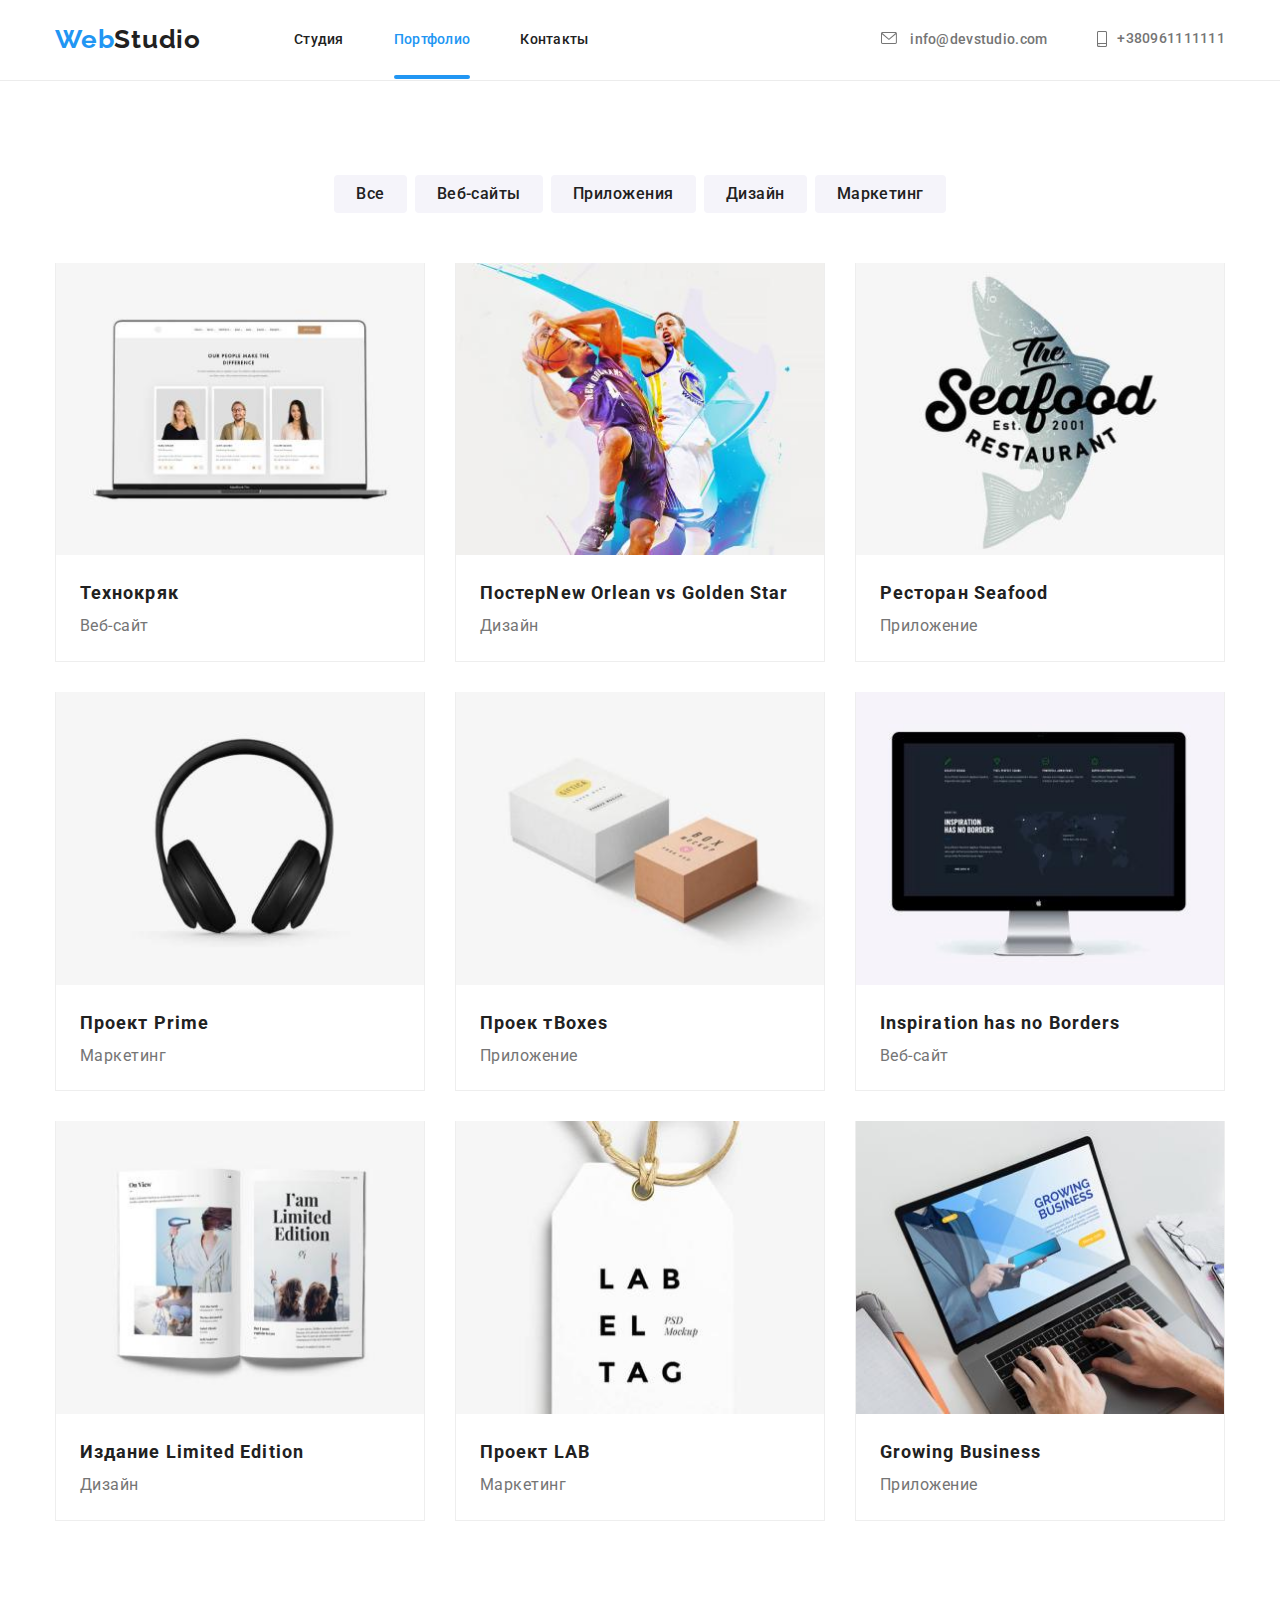
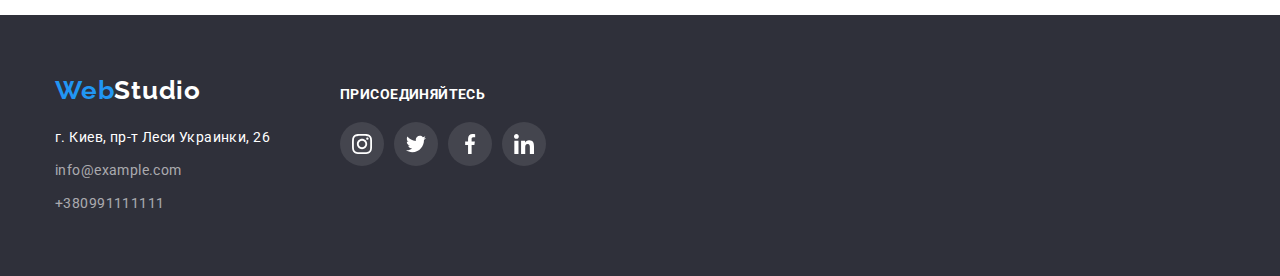
==== portfolio.html @ 3406e9d6 "Перенос файлов" ====
<!DOCTYPE html>
<html lang="ru">

<head>
    <meta charset="UTF-8">
    <meta http-equiv="X-UA-Compatible" content="IE=edge">
    <meta name="viewport" content="width=device-width, initial-scale=1.0">
    <title>Document</title>
    <link rel="preconnect" href="https://fonts.googleapis.com"/>
    <link rel="preconnect" href="https://fonts.gstatic.com" crossorigin />
    <link href="https://fonts.googleapis.com/css2?family=Roboto:wght@400;500;700;900&family=Raleway:wght@700&display=swap"
      rel="stylesheet"/>
      <link rel="stylesheet" href="./css/modern-normalize.css">
    <link rel="stylesheet" href="./css/styles.css">
</head>
<body>
    <!--Header-->
    <header class="page-header">
        <div class="conteiner header-conteiner ">
            <nav class="section-nav">
                <a class="logo header-logo" lang="en" href="index.html">Web<span class="logo-dark">Studio</span></a>
                <ul class="menu-nav-list">
                    <li class="menu-nav-item"> <a class="menu-nav" href="index.html">Студия</a></li>
                    <li class="menu-nav-item"><a class="menu-nav current" href="portfolio.html">Портфолио</a></li>
                    <li class="menu-nav-item"><a class="menu-nav" href="">Контакты</a></li>
                </ul>
            </nav>
            <ul class="header-contacts">
                <li class="header-mail-item">
                    <a class="header-mail" lang="en" href="mailto:info@devstudio.com">
                        <svg class="contact-icon" width="16" height="12">
                            <use href="./images/icons.svg#icon-mail"></use>
                        </svg>
                        info@devstudio.com</a>
                </li>
                <li class="header-tel-item">
                    <a class="header-tel" href="tel:+380961111111">
                        <svg class="contact-icon" width="10" height="16">
                            <use href="./images/icons.svg#icon-smartphone"></use>
                        </svg>
                        +380961111111</a>
                </li>
            </ul>
        </div>
    </header>
    <main>
        <section class="section">
            <div class="conteiner">
            <h1 class="visually-hidden">Проекты</h1>
             <ul class="filters-list">
                <li class="filter-item"><button class="filter-btn" type="button">Все</button></li>
                <li class="filter-item"><button class="filter-btn" type="button">Веб-сайты</button></li>
                <li class="filter-item"><button class="filter-btn" type="button">Приложения</button></li>
                <li class="filter-item"><button class="filter-btn" type="button">Дизайн</button></li>
                <li class="filter-item"><button class="filter-btn" type="button">Маркетинг</button></li>
             </ul>
            <ul class="project-list">           
                <li class="project-item">
                    <a href=""class="project-link">
                    <div class="overlay">
                    <img src="./images/Технокряк.jpg" width="370" alt="Технокряк">
                    <p class="card-text"> Технокряк это современная площадка распространения коронавируса. Компании используют эту платформу 
                        для цифрового шпионажа и атак на защищённые сервера конкурентов.
                    </p>
                    </div>
                    <div class="project-title-text-discription"> 
                    <h2 class="project-title">Технокряк</h2>
                    <p class="project-text">Веб-сайт</p>
                    </div>
                    </a>            
                </li>             
                <li class="project-item">
                    <a href="" class="project-link">
                    <div class="overlay">
                    <img src="./images/Постер-New-Orlean-vs-Golden-Star.jpg" width="370" alt="Постер New Orlean vs Golden Star">
                    <p class="card-text"> Технокряк это современная площадка распространения коронавируса. Компании используют эту платформу
                        для цифрового шпионажа и атак на защищённые сервера конкурентов.
                    </p>
                    </div>
                    <div class="project-title-text-discription">  
                    <h2 class="project-title">Постер<span lang="en">New Orlean vs Golden Star</span></h2>
                    <p class="project-text">Дизайн</p>
                    </div>
                    </a>               
                </li>
                <li class="project-item">
                    <a href="" class="project-link">
                    <div class="overlay">
                    <img src="./images/Ресторан-Seafood.jpg" width="370" alt="Ресторан Seafood">
                    <p class="card-text"> Технокряк это современная площадка распространения коронавируса. Компании используют эту платформу
                        для цифрового шпионажа и атак на защищённые сервера конкурентов.
                    </p>
                    </div>
                    <div class="project-title-text-discription">  
                    <h2 class="project-title">Ресторан <span lang="en">Seafood</span></h2>
                    <p class="project-text">Приложение</p>
                    </div>
                    </a>               
                </li>
                <li class="project-item">
                    <a href="" class="project-link">
                    <div class="overlay">
                    <img src="./images/Проект-Prime.jpg" width="370" alt="Проект Prime">
                    <p class="card-text"> Технокряк это современная площадка распространения коронавируса. Компании используют эту платформу
                        для цифрового шпионажа и атак на защищённые сервера конкурентов.
                    </p>
                    </div>
                    <div class="project-title-text-discription">  
                    <h2 class="project-title">Проект <span lang="en">Prime</span></h2>
                    <p class="project-text">Маркетинг</p>
                </div>
                    </a>               
                </li>
                <li class="project-item">
                    <a href="" class="project-link">
                    <div class="overlay">
                    <img src="./images/Проект-Boxes.jpg" width="370" alt="Проект Boxes">
                    <p class="card-text"> Технокряк это современная площадка распространения коронавируса. Компании используют эту платформу
                        для цифрового шпионажа и атак на защищённые сервера конкурентов.
                    </p>
                    </div>
                    <div class="project-title-text-discription">  
                    <h2 class="project-title">Проек т<span lang="en">Boxes</span></h2>
                    <p class="project-text">Приложение</p>
                    </div>
                    </a>              
                </li>
                <li class="project-item">
                    <a href="" class="project-link">
                    <div class="overlay">
                    <img src="./images/Inspiration-has-no-Borders.jpg" width="370" alt="Inspiration has no Borders">
                    <p class="card-text"> Технокряк это современная площадка распространения коронавируса. Компании используют эту платформу
                        для цифрового шпионажа и атак на защищённые сервера конкурентов.
                    </p>
                    </div>
                    <div class="project-title-text-discription">  
                    <h3 class="project-title">Inspiration has no Borders</h3>
                    <p class="project-text">Веб-сайт</p>
                    </div>
                    </a>              
                </li>
                <li class="project-item">
                    <a href="" class="project-link">
                    <div class="overlay">
                        <img src="./images/Издание-Limited-Edition.jpg" width="370" alt="Издание Limited Edition">
                        <p class="card-text"> Технокряк это современная площадка распространения коронавируса. Компании используют эту платформу
                        для цифрового шпионажа и атак на защищённые сервера конкурентов.
                        </p>
                    </div>
                    <div class="project-title-text-discription">  
                        <h2 class="project-title">Издание <span lang="en">Limited Edition</span></h2>
                        <p class="project-text">Дизайн</p>
                    </div>
                    </a>              
                </li>
                <li class="project-item">
                    <a href="" class="project-link">
                    <div class="overlay">
                        <img src="./images/Проект-LAB.jpg" width="370" alt="Проект LAB">
                        <p class="card-text"> Технокряк это современная площадка распространения коронавируса. Компании используют эту платформу
                        для цифрового шпионажа и атак на защищённые сервера конкурентов.
                        </p>
                    </div>
                    <div class="project-title-text-discription">  
                        <h2 class="project-title">Проект <span lang="en">LAB</span></h2>
                        <p class="project-text">Маркетинг</p>
                    </div>
                    </a>
                </li>
                <li class="project-item">
                    <a href="" class="project-link">
                    <div class="overlay">
                        <img src="./images/Growing-Business.jpg" width="370" alt="Growing Business">
                        <p class="card-text"> Технокряк это современная площадка распространения коронавируса. Компании используют эту платформу
                        для цифрового шпионажа и атак на защищённые сервера конкурентов.
                        </p>
                    </div>
                    <div class="project-title-text-discription">  
                        <h2 class="project-title">Growing Business</h2>
                        <p class="project-text">Приложение</p>
                    </div>
                    </a>
                </li>
            </ul>
            </div>
        </section>
    </main>
<footer>
    <!--footer-->
    <section class="footer-section">
        <div class="conteiner main-footer-conteiner">
            <div class="contacts-info">
                <a class="logo" lang="en" href="">Web<span class="logo-white">Studio</span></a>
                <address class="address-section">
                    <ul class="list">
                        <li class="address-item">г. Киев, пр-т Леси Украинки, 26</li>
                        <li><a class="footer-mail" lang="en" href="mailto:info@example.com"> info@example.com</a>
                        </li>
                        <li><a class="footer-tel" href="tel:+380991111111">+380991111111</a></li>
                    </ul>
                </address>
            </div>
            <div class="footer-social">
                <h2 class="footer-title">присоединяйтесь</h2>
                <ul class="footer-social-list">
                    <li class="footer-social-item">
                        <a href="" class="footer-link">
                            <svg class="footer-icon" width="20" height="20">
                                <use href="./images/icons.svg#icon-instagram-footer"></use>
                            </svg>
                        </a>
                    </li>
                    <li class="footer-social-item">
                        <a href="" class="footer-link">
                            <svg class="footer-icon" width="20" height="20">
                                <use href="./images/icons.svg#icon-twitter-footer"></use>
                            </svg>
                        </a>
                    </li>
                    <li class="footer-social-item">
                        <a href="" class="footer-link">
                            <svg class="footer-icon" width="20" height="20">
                                <use href="./images/icons.svg#icon-facebok-footer"></use>
                            </svg>
                        </a>
                    </li>
                    <li class="footer-social-item">
                        <a href="" class="footer-link">
                            <svg class="footer-icon" width="20" height="20">
                                <use href="./images/icons.svg#icon-linkedin-footer"></use>
                            </svg>
                        </a>
                    </li>
                </ul>
            </div>
        </div>
    </section>
</footer>
</body>
</html>
---- css/styles.css ----
:root {
  --main-color: #212121;
  --primary-text-color: #757575;
  --secondary-text-color: #ffffff;
  --hover-foces-color: #2196f3;
}
p,
h1,
h2,
h3,
h4,
h5,
h6 {
  margin: 0;
}
ul {
  margin: 0;
  padding: 0;
  list-style: none;
}
img {
  display: block;
  max-width: 100%;
  height: auto;
}

body {
  font-family: 'Roboto', sans-serif;
  color: var(--main-color);
}
.conteiner {
  width: 1200px;
  padding-left: 15px;
  padding-right: 15px;
  margin: 0 auto;
}
.visually-hidden {
  position: absolute;
  white-space: nowrap;
  width: 1px;
  height: 1px;
  overflow: hidden;
  border: 0;
  padding: 0;
  clip: rect(0 0 0 0);
  clip-path: inset(50%);
  margin: -1px;
}
a {
  text-decoration: none;
}

/*----header----*/
.page-header {
  padding-top: 24px;
  padding-bottom: 25px;
  border-bottom: 1px solid #ececec;
}
.header-conteiner {
  display: flex;
  align-items: center;
}
.logo {
  font-family: Raleway;
  font-weight: 700;
  font-size: 26px;
  line-height: 1.19;
  letter-spacing: 0.03em;
  color: var(--hover-foces-color);
}
.logo-dark {
  color: var(--main-color);
}
.logo-white {
  color: var(--secondary-text-color);
}
.section-nav {
  display: flex;
  align-items: center;
  border-bottom: var(--main-color);
}
.menu-nav-list {
  display: flex;
}
.header-contacts {
  display: flex;
  margin-left: auto;
}
.menu-nav-list .menu-nav-item:first-child {
  margin-left: 0;
}
.menu-nav-item {
  margin-left: 50px;
}
.header-logo {
  margin-right: 93px;
}
.menu-nav {
  font-weight: 500;
  font-size: 14px;
  line-height: 1.14;
  letter-spacing: 0.02em;
  color: var(--main-color);
  text-decoration: none;
  position: relative;
  transition: color 250ms cubic-bezier(0.4, 0, 0.2, 1);
}
.menu-nav.current {
  color: var(--hover-foces-color);
}
.menu-nav.current:after {
  position: absolute;
  content: '';
  display: block;
  width: 100%;
  height: 4px;
  border-radius: 2px;
  background-color: var(--hover-foces-color);
  bottom: -32px;
}
.menu-nav-item :hover,
.menu-nav-item :focus {
  color: var(--hover-foces-color);
}

.header-mail {
  font-weight: 500;
  font-size: 14px;
  line-height: 1.14;
  letter-spacing: 0.02em;
  color: var(--primary-text-color);
  transition: color 250ms cubic-bezier(0.4, 0, 0.2, 1);
}
.header-mail-item {
  margin-right: 50px;
}
.header-mail-item :hover,
.header-mail-item :focus {
  color: var(--hover-foces-color);
}
.header-tel {
  font-weight: 500;
  font-size: 14px;
  line-height: 1.14;
  letter-spacing: 0.02em;
  color: var(--primary-text-color);
  display: flex;
  align-items: center;
  transition: color 250ms cubic-bezier(0.4, 0, 0.2, 1);
}
.header-tel-item :hover,
.header-tel-item :focus {
  color: var(--hover-foces-color);
}
.header-contacts {
  display: flex;
  justify-content: center;
  align-items: center;
}
.contact-icon {
  margin-right: 10px;
  fill: var(--primary-text-color);
  transition: fill 250ms cubic-bezier(0.4, 0, 0.2, 1);
}
.header-tel-item :hover .contact-icon,
.header-tel-item :focus .contact-icon {
  fill: var(--hover-foces-color);
}
.header-mail-item :hover .contact-icon,
.header-mail-item :focus .contact-icon {
  fill: var(--hover-foces-color);
}

/*----index-html----*/
.section {
  padding-top: 94px;
  padding-bottom: 94px;
}

/*----heading-section----*/
.heading-section {
  padding: 200px 0;
  background-color: #2f303a;
  background-image: linear-gradient(
      rgba(47, 48, 58, 0.4),
      rgba(47, 48, 58, 0.4)
    ),
    url(../images/hero.jpg);
  background-repeat: no-repeat;
  background-size: cover;
  background-position: center;
  max-width: 1600px;
  margin-left: auto;
  margin-right: auto;
}

.heading-conteiner {
  text-align: center;
}
.heading {
  font-weight: 900;
  font-size: 44px;
  line-height: 1.36;
  text-align: center;
  letter-spacing: 0.06em;
  text-transform: uppercase;
  color: var(--secondary-text-color);
  margin-bottom: 30px;
  width: 696px;
  margin-right: auto;
  margin-left: auto;
}
.btn {
  min-width: 200px;
  height: 50px;
  cursor: pointer;
  font-size: 16px;
  line-height: 1.87;
  letter-spacing: 0.06em;
  color: var(--secondary-text-color);
  background: #2196f3;
  box-shadow: 0px 4px 4px rgba(0, 0, 0, 0.15);
  border-radius: 4px;
  border: transparent;
}

/*----feature-section----*/
.feature-list {
  display: flex;
}
.feature-list .feature-item {
  width: calc((100% - 90px) / 4);
  margin-right: 30px;
}
.feature-list .feature-item:nth-child(4n) {
  margin-right: 0px;
}
.subtitle {
  font-size: 14px;
  line-height: 1.14;
  letter-spacing: 0.03em;
  text-transform: uppercase;
  color: var(--main-color);
  margin-bottom: 10px;
}
.text {
  font-size: 14px;
  line-height: 1.71;
  letter-spacing: 0.03em;
  color: var(--primary-text-color);
}
.feature-thumb {
  background-color: #f5f4fa;
  border-radius: 4px;
  padding: 25px;
  margin-bottom: 30px;
  display: flex;
  justify-content: center;
}
/*----work-section----*/
.work-section {
  padding-top: 0;
}
.work-title {
  font-size: 36px;
  line-height: 1.16;
  text-align: center;
  letter-spacing: 0.03em;
  color: var(--main-color);
  margin-bottom: 50px;
}
.work-list {
  display: flex;
}
.work-list .work-item:first-child {
  margin-left: 0;
}
.work-item {
  margin-left: 30px;
  position: relative;
}
.label {
  display: flex;
  justify-content: center;
  align-items: center;

  background-color: rgba(47, 48, 58, 0.8);
  position: absolute;
  width: 100%;
  height: 70px;
  bottom: 0;
}
.label-text {
  font-weight: 700;
  font-size: 14px;
  line-height: 1.14;
  text-align: center;
  letter-spacing: 0.03em;
  text-transform: uppercase;
  color: var(--secondary-text-color);
}

/*----command-section----*/
.command-section {
  background-color: #f5f4fa;
}
.command-title {
  font-size: 36px;
  line-height: 1.16;
  text-align: center;
  letter-spacing: 0.03em;
  color: var(--main-color);
  margin-bottom: 50px;
}
.command-list {
  display: flex;
}
.command-item {
  background: #ffffff;
  box-shadow: 0px 1px 3px rgba(0, 0, 0, 0.12), 0px 1px 1px rgba(0, 0, 0, 0.14),
    0px 2px 1px rgba(0, 0, 0, 0.2);
  border-radius: 0px 0px 4px 4px;
  margin-right: 30px;
}
.command-list .command-item:last-child {
  margin-right: 0;
}
.command-item-discription {
  padding-bottom: 30px;
  padding-top: 30px;
}
.name {
  font-size: 16px;
  line-height: 1.18;
  text-align: center;
  letter-spacing: 0.03em;
  color: var(--main-color);
  margin-bottom: 10px;
}
.position {
  font-size: 16px;
  line-height: 1.18;
  text-align: center;
  letter-spacing: 0.03em;
  color: var(--primary-text-color);
  margin-bottom: 16px;
}

.social-list {
  display: flex;
  justify-content: center;
}
.social-item {
  width: 44px;
  height: 44px;
  margin-right: 10px;
}
.social-item:last-child {
  margin-right: 0;
}
.social-link {
  width: 100%;
  height: 100%;
  display: flex;
  align-items: center;
  justify-content: center;
  border-radius: 50%;
  transition: background-color 250ms cubic-bezier(0.4, 0, 0.2, 1);
}
.social-icon {
  fill: #afb1b8;
  transition: fill 250ms cubic-bezier(0.4, 0, 0.2, 1);
}
.social-link:hover,
.social-link:focus {
  background-color: var(--hover-foces-color);
}
.social-link:hover .social-icon,
.social-link:focus .social-icon {
  fill: var(--secondary-text-color);
}
/*----clients-section----*/
.clients-title {
  font-size: 36px;
  line-height: 1.16;
  text-align: center;
  letter-spacing: 0.03em;
  margin-bottom: 50px;
}
.clients-list {
  display: flex;
  justify-content: center;
}
.clients-item {
  width: 170px;
  height: 92px;
  margin-right: 30px;
}
.clients-item:last-child {
  margin-right: 0;
}
.clients-link {
  width: 100%;
  height: 100%;
  display: flex;
  align-items: center;
  justify-content: center;
  border: 1px solid #afb1b8;
  border-radius: 4px;
  transition: border-color 250ms cubic-bezier(0.4, 0, 0.2, 1);
}
.clients-link:hover,
.clients-link:focus {
  border-color: var(--hover-foces-color);
}
.clients-link:hover .clients-icon,
.clients-link:focus .clients-icon {
  fill: var(--hover-foces-color);
}

.clients-icon {
  fill: #afb1b8;
  transition: fill 250ms cubic-bezier(0.4, 0, 0.2, 1);
}

/*----footer----*/
.footer-section {
  background-color: #2f303a;
  padding-top: 60px;
  padding-bottom: 60px;
}
.main-footer-conteiner {
  align-items: baseline;
  display: flex;
}
.address-section {
  margin-top: 20px;
}
.address-item {
  font-style: normal;
  font-size: 14px;
  line-height: 1.71;
  letter-spacing: 0.03em;
  color: var(--secondary-text-color);
  margin-bottom: 9px;
  display: block;
}
.footer-mail {
  font-style: normal;
  font-size: 14px;
  line-height: 1.71;
  letter-spacing: 0.03em;
  color: rgba(255, 255, 255, 0.6);
  display: block;
  margin-bottom: 9px;
}
.footer-tel {
  font-style: normal;
  font-size: 14px;
  line-height: 1.71;
  letter-spacing: 0.03em;
  color: rgba(255, 255, 255, 0.6);
  margin-top: 9px;
}
.contacts-info {
  margin-right: 70px;
}
.footer-title {
  font-size: 14px;
  line-height: 16px;
  letter-spacing: 0.03em;
  text-transform: uppercase;
  color: var(--secondary-text-color);
  margin-bottom: 20px;
}
.footer-social-list {
  display: flex;
  align-items: center;
  justify-content: center;
  border-radius: 50%;
}
.footer-social-item {
  width: 44px;
  height: 44px;
  margin-right: 10px;
}
.footer-social-item:last-child {
  margin-right: 0;
}
.footer-link {
  width: 100%;
  height: 100%;
  display: flex;
  align-items: center;
  justify-content: center;
  border-radius: 50%;
  background-color: rgba(255, 255, 255, 0.1);
  transition: background-color 250ms cubic-bezier(0.4, 0, 0.2, 1);
}
.footer-icon {
  fill: var(--secondary-text-color);
}
.footer-link:hover,
.footer-link:focus {
  background-color: var(--hover-foces-color);
}
/*----portfolio-html----*/
.filters-list {
  display: flex;
  justify-content: center;
  margin-bottom: 50px;
}
.filters-list .filter-item + .filter-item {
  margin-left: 8px;
}
.filter-btn {
  font-family: Roboto;
  font-weight: 500;
  font-size: 16px;
  line-height: 1.62;
  text-align: center;
  letter-spacing: 0.03em;
  color: var(--main-color);
  border-style: var(--secondary-text-color);
  background-color: #f5f4fa;
  border-radius: 4px;
  padding: 6px 22px;
  transition: background-color 250ms cubic-bezier(0.4, 0, 0.2, 1),
    color 250ms cubic-bezier(0.4, 0, 0.2, 1),
    box-shadow 250ms cubic-bezier(0.4, 0, 0.2, 1);
}
.filter-item :hover,
.filter-item :focus {
  background-color: var(--hover-foces-color);
  color: #ffffff;
  cursor: pointer;
  border-radius: 4px;
  box-shadow: 0px 3px 1px rgba(0, 0, 0, 0.1), 0px 1px 2px rgba(0, 0, 0, 0.08),
    0px 2px 2px rgba(0, 0, 0, 0.12);
}

/*----project-section----*/
.project-list {
  display: flex;
  flex-wrap: wrap;
}
.project-item {
  width: 370px;
  margin-right: 30px;
  margin-bottom: 30px;
  background-color: #ffffff;
  border-right: 1px solid #eeeeee;
  border-bottom: 1px solid #eeeeee;
  border-left: 1px solid #eeeeee;
}

.project-item:nth-last-child(-n + 3) {
  margin-bottom: 0;
}
.project-item:nth-child(3n) {
  margin-right: 0;
}

.project-title {
  font-size: 18px;
  line-height: 2;
  letter-spacing: 0.06em;
  color: var(--main-color);
}
.project-text {
  font-size: 16px;
  line-height: 1.87;
  letter-spacing: 0.03em;
  color: var(--primary-text-color);
}
.project-title-text-discription {
  padding: 20px 24px 20px 24px;
}
.project-link {
  display: block;
  text-decoration: none;
  transition: box-shadow 250ms cubic-bezier(0.4, 0, 0.2, 1);
}
.project-link:hover,
.project-link:focus {
  box-shadow: 0px 1px 1px rgba(0, 0, 0, 0.12), 0px 4px 4px rgba(0, 0, 0, 0.06),
    1px 4px 6px rgba(0, 0, 0, 0.16);
}
.card-text {
  position: absolute;
  top: 100%;
  height: 100%;
  font-size: 18px;
  line-height: 1.55;
  letter-spacing: 0.03em;
  color: var(--secondary-text-color);
  background-color: rgba(33, 150, 243, 0.9);
  justify-content: center;
  text-align: left;
  padding: 63px 24px;
  transform: translateY(0);
  transition: transform 250ms cubic-bezier(0.4, 0, 0.2, 1);
}
.overlay {
  position: relative;
  overflow: hidden;
  display: flex;
}
.project-link:hover .card-text,
.project-link:focus .card-text {
  pointer-events: auto;
  transform: translateY(-100%);
}

.backdrop {
  width: 100vw;
  height: 100vh;
  background-color: rgba(0, 0, 0, 0.2);
  position: fixed;
  top: 0;
  transition: opacity 250ms cubic-bezier(0.4, 0, 0.2, 1),
    visibility 250ms cubic-bezier(0.4, 0, 0.2, 1);
}
.modal {
  position: absolute;
  width: 528px;
  min-height: 581px;
  background-color: var(--secondary-text-color);
  box-shadow: 0px 1px 3px rgba(0, 0, 0, 0.12), 0px 1px 1px rgba(0, 0, 0, 0.14),
    0px 2px 1px rgba(0, 0, 0, 0.2);
  border-radius: 4px;
  top: 50%;
  left: 50%;
  transform: translate(-50%, -50%);
}
.modal-btn {
  cursor: pointer;
  background-color: var(--secondary-text-color);
  border: 1px solid rgba(0, 0, 0, 0.1);
  width: 30px;
  height: 30px;
  border-radius: 50%;
  position: absolute;
  top: 10px;
  right: 10px;
  display: flex;
  justify-content: center;
  align-items: center;
}
.backdrop.is-hidden {
  visibility: hidden;
  opacity: 0;
  pointer-events: none;
}
.modal-close-icon {
  fill: currentColor;
}
.modal-btn:hover,
.modal-btn:focus {
  color: var(--hover-foces-color);
}
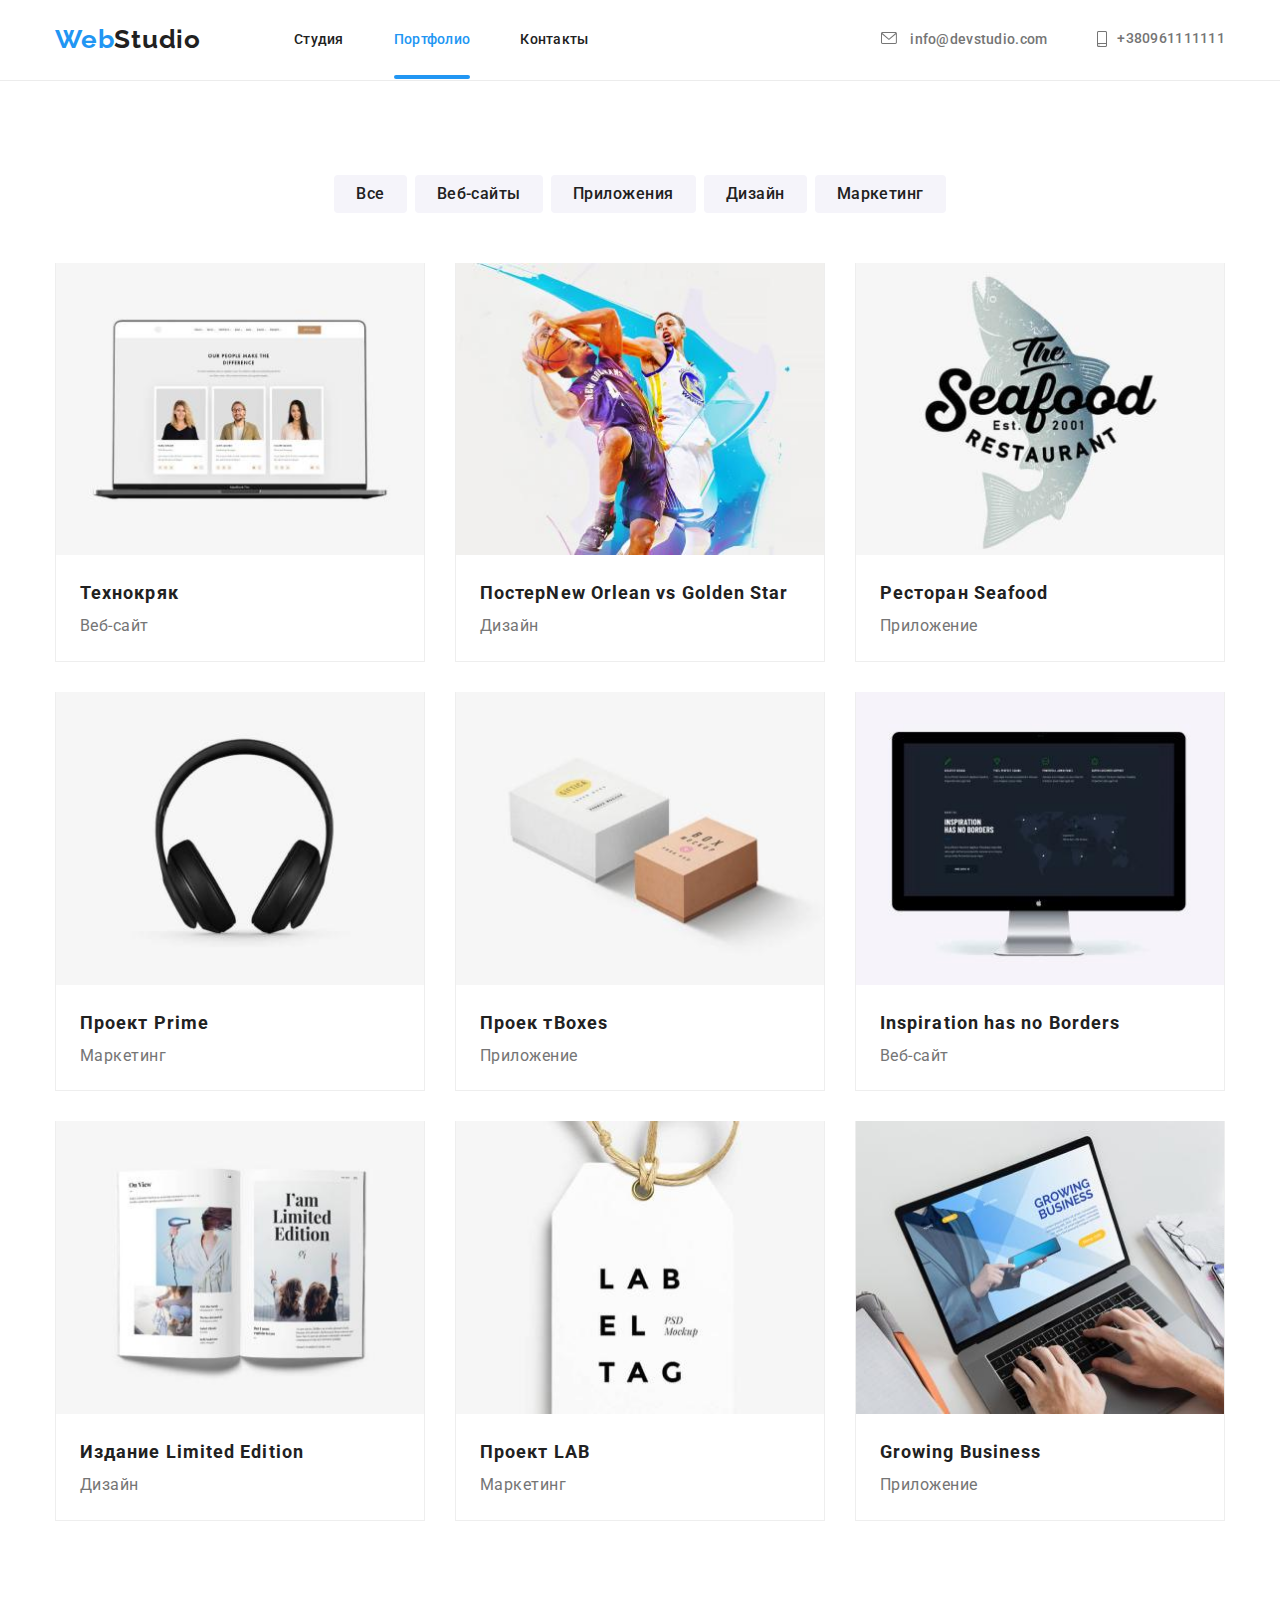
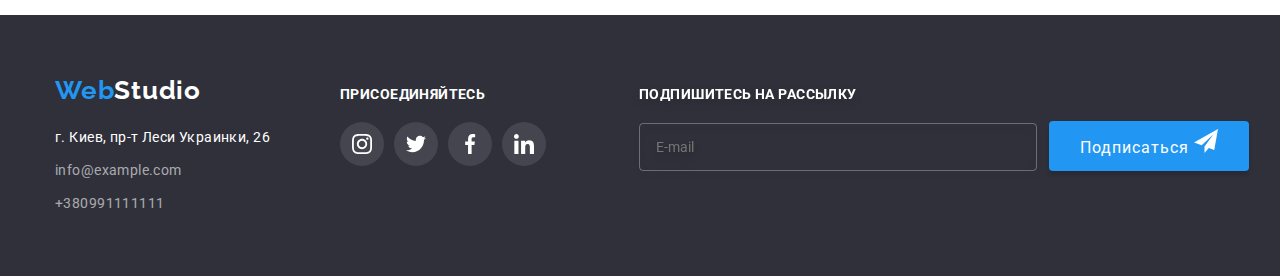
==== commit d44503b3: "Добавлена разметка и оформление модального окна" ====
--- a/portfolio.html
+++ b/portfolio.html
@@ -233,6 +233,20 @@
                     </li>
                 </ul>
             </div>
+            <div class="footer-block">
+                <form action="#" class="footer-form">
+                    <div class="footer-form-box">
+                        <label for="email" class="footer-form-text">Подпишитесь на рассылку
+                            <input class="footer-input" type="email" name="user-email" id="email" placeholder="E-mail">
+                        </label>
+                    </div>
+                    <button class="footer-form-btn" type="submit">Подписаться
+                        <svg Width="24" height=24px>
+                            <use href="./images/icons.svg#icon-icon-send"></use>
+                        </svg>
+                    </button>
+                </form>
+            </div>
         </div>
     </section>
 </footer>
--- a/css/styles.css
+++ b/css/styles.css
@@ -632,6 +632,7 @@
   top: 50%;
   left: 50%;
   transform: translate(-50%, -50%);
+  padding: 40px;
 }
 .modal-btn {
   cursor: pointer;
@@ -659,3 +660,182 @@
 .modal-btn:focus {
   color: var(--hover-foces-color);
 }
+.modal-form {
+  display: flex;
+  flex-direction: column;
+}
+.modal-form-head {
+  font-weight: 700;
+  font-size: 20px;
+  line-height: 1.15;
+  text-align: center;
+  letter-spacing: 0.03em;
+  color: var(--main-color);
+  margin-bottom: 12px;
+}
+.modal-form-field {
+  font-family: Roboto;
+  font-style: normal;
+  font-weight: 400;
+  font-size: 12px;
+  line-height: 14px;
+  letter-spacing: 0.01em;
+  color: var(--primary-text-color);
+  margin-bottom: 10px;
+}
+.modal-form-wrapper {
+  display: block;
+  position: relative;
+  margin-top: 4px;
+}
+.modal-form-input:focus {
+  outline: none;
+  border-color: var(--hover-foces-color);
+}
+.modal-form-input {
+  cursor: pointer;
+  width: 100%;
+  height: 40px;
+  border: 1px solid rgba(33, 33, 33, 0.2);
+  border-radius: 4px;
+  padding-left: 42px;
+  transition: border-color 250ms cubic-bezier(0.4, 0, 0.2, 1);
+}
+.modal-form-icon {
+  position: absolute;
+  width: 18px;
+  height: 18px;
+  display: block;
+  top: 50%;
+  left: 12px;
+  transform: translateY(-50%);
+  transition: fill 250ms cubic-bezier(0.4, 0, 0.2, 1);
+}
+
+.modal-form-input:focus + .modal-form-icon {
+  fill: var(--hover-foces-color);
+}
+
+.modal-form-message {
+  width: 100%;
+  height: 120px;
+  border: 1px solid rgba(33, 33, 33, 0.2);
+  border-radius: 4px;
+  margin-top: 4px;
+  padding: 12px 16px;
+  margin-bottom: 20px;
+  transition: border-color 250ms cubic-bezier(0.4, 0, 0.2, 1);
+}
+.modal-form-message::placeholder {
+  font-size: 14px;
+  line-height: 1.14;
+  letter-spacing: 0.01em;
+  color: rgba(117, 117, 117, 0.5);
+}
+.modal-form-message:focus {
+  outline: none;
+  border-color: var(--hover-foces-color);
+}
+.modal-form-checkbox-label {
+  display: flex;
+  align-items: center;
+  justify-content: center;
+  font-size: 14px;
+  line-height: 1.71;
+  letter-spacing: 0.03em;
+  color: var(--primary-text-color);
+
+  margin-bottom: 30px;
+}
+.modal-form-checkbox-label::before {
+  display: block;
+  content: '';
+  width: 16px;
+  height: 15px;
+  background: #ffffff;
+  border: 2px solid #212121;
+  border-radius: 2px;
+  cursor: pointer;
+  margin-right: 8.328px;
+}
+.modal-form-checkbox:checked + .modal-form-checkbox-label::before {
+  background-image: url(/images/icon-check.svg);
+  background-color: var(--hover-foces-color);
+  background-position: center;
+  background-size: cover;
+  background-repeat: no-repeat;
+  background-origin: border-box;
+  border-color: var(--hover-foces-color);
+}
+.modal-form-checkbox :focus ~ .modal-form-checkbox-label ::before {
+  outline: 0.2px solid var(--hover-foces-color);
+}
+.modal-form-checkbox-link {
+  text-decoration-line: underline;
+  color: var(--hover-foces-color);
+}
+.modal-form-btn {
+  min-width: 200px;
+  height: 50px;
+  cursor: pointer;
+  font-size: 16px;
+  line-height: 1.87;
+  letter-spacing: 0.06em;
+  color: var(--secondary-text-color);
+  background: #2196f3;
+  box-shadow: 0px 4px 4px rgba(0, 0, 0, 0.15);
+  border-radius: 4px;
+  border: transparent;
+  align-self: center;
+}
+.footer-block {
+  margin-left: 93px;
+  position: relative;
+}
+.footer-form {
+  display: flex;
+  align-items: flex-end;
+}
+.footer-input {
+  width: 100%;
+  padding: 15px 16px;
+  background-color: inherit;
+  border-radius: 4px;
+  border: 1px solid rgba(255, 255, 255, 0.3);
+  filter: drop-shadow(0px 4px 4px rgba(0, 0, 0, 0.15));
+  margin-top: 20px;
+}
+.footer-form-text {
+  font-weight: 700;
+  font-size: 14px;
+  line-height: 1.14;
+  letter-spacing: 0.03em;
+  text-transform: uppercase;
+  color: var(--secondary-text-color);
+  margin-bottom: 20px;
+}
+.footer-form-box {
+  display: flex;
+  flex-direction: column;
+  width: 398px;
+  background-color: inherit;
+  filter: drop-shadow(0px 4px 4px rgba(0, 0, 0, 0.15));
+  border-radius: 4px;
+  margin-right: 12px;
+}
+.footer-form-btn {
+  position: absolute;
+  min-width: 200px;
+  height: 50px;
+  cursor: pointer;
+  font-size: 16px;
+  line-height: 1.87;
+  letter-spacing: 0.06em;
+  color: var(--secondary-text-color);
+  background: #2196f3;
+  box-shadow: 0px 4px 4px rgba(0, 0, 0, 0.15);
+  border-radius: 4px;
+  border: transparent;
+  top: 33%;
+  left: 100%;
+}
